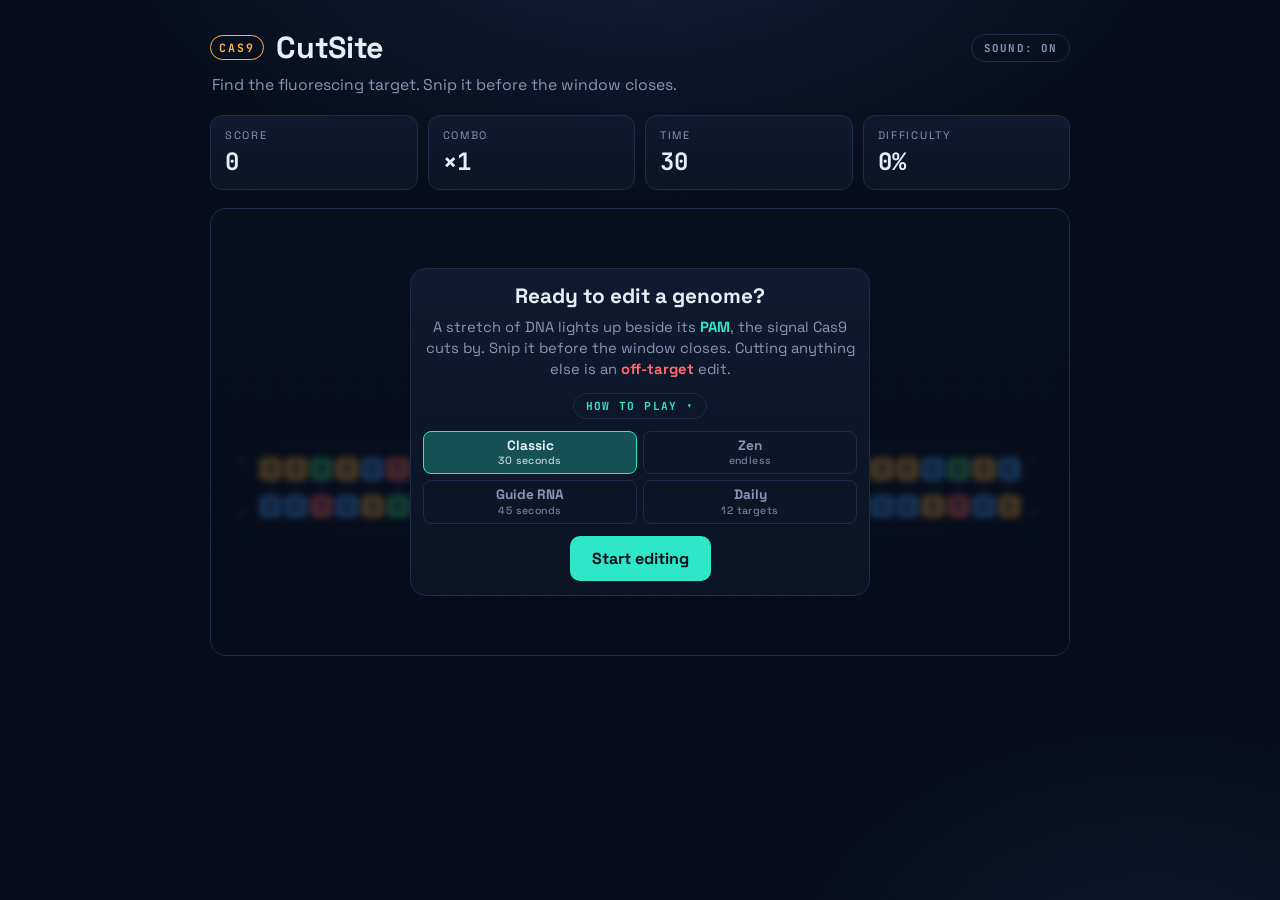
==== index.html @ 77028779 "Let the stage grow to fit its cards, and fold achievements on phones The overlay was a scroll region" ====
<!DOCTYPE html>
<html lang="en">
<head>
  <meta charset="UTF-8" />
  <meta name="viewport" content="width=device-width, initial-scale=1.0" />
  <title>CutSite &mdash; a CRISPR reflex game</title>
  <meta name="description" content="A browser game about CRISPR gene editing. Read the guide RNA, find the site sitting beside a real NGG PAM, and cut it before the window closes." />
  <meta name="author" content="Rachel Selbrede" />
  <meta name="theme-color" content="#070d1a" />

  <!-- Scissors mark, inline so the standalone build stays a single file.
       The dark rounded plate keeps the amber legible on light tab bars. -->
  <link rel="icon" href="data:image/svg+xml,%3Csvg xmlns='http://www.w3.org/2000/svg' viewBox='0 0 32 32'%3E%3Crect width='32' height='32' rx='7' fill='%23070d1a'/%3E%3Cg stroke='%23ffb24d' stroke-width='2.6' fill='none' stroke-linecap='round'%3E%3Ccircle cx='9' cy='9.5' r='3'/%3E%3Ccircle cx='9' cy='22.5' r='3'/%3E%3Cpath d='M11.5 11.2 L25 22.5'/%3E%3Cpath d='M11.5 20.8 L25 9.5'/%3E%3C/g%3E%3Ccircle cx='16' cy='16' r='1.6' fill='%23ffb24d'/%3E%3C/svg%3E" />

  <!-- Link previews. og:image needs an absolute URL, so these point at the
       GitHub Pages deploy rather than a relative path. -->
  <meta property="og:type" content="website" />
  <meta property="og:site_name" content="CutSite" />
  <meta property="og:title" content="CutSite — a CRISPR reflex game" />
  <meta property="og:description" content="Read the guide RNA, find the site beside a real NGG PAM, and cut it before the window closes." />
  <meta property="og:url" content="https://rachelselbrede.github.io/cutsite/" />
  <meta property="og:image" content="https://rachelselbrede.github.io/cutsite/og-image.png" />
  <meta property="og:image:width" content="1200" />
  <meta property="og:image:height" content="630" />
  <meta property="og:image:alt" content="A strand of DNA with one stretch fluorescing next to its PAM site, and a pair of Cas9 scissors." />
  <meta name="twitter:card" content="summary_large_image" />

  <link rel="preconnect" href="https://fonts.googleapis.com" />
  <link rel="preconnect" href="https://fonts.gstatic.com" crossorigin />
  <link href="https://fonts.googleapis.com/css2?family=Space+Grotesk:wght@400;500;700&family=JetBrains+Mono:wght@500;700&display=swap" rel="stylesheet" />
  <link rel="stylesheet" href="style.css?v=28" />
</head>
<body>
  <!-- Scissors cursor that follows the pointer over the play area -->
  <div class="scissors" id="scissors" aria-hidden="true">
    <svg viewBox="0 0 32 32" width="34" height="34">
      <!--
        Two arms crossing at the pivot (16,16). Each arm is a handle ring on
        the left, a shank running in to the pivot, and a blade continuing out
        the FAR side to a tip on the right - so the arms form an X, the way
        real scissors do. Both arms rotate about the pivot; see style.css.
      -->
      <g class="blade blade-top">
        <circle cx="6.5" cy="8.5" r="3.2" fill="none" stroke="currentColor" stroke-width="2"/>
        <path d="M 9.01 10.48 L 16.00 16.00" fill="none" stroke="currentColor" stroke-width="2" stroke-linecap="round"/>
        <path d="M 14.78 17.46 L 27.78 26.27 L 28.22 25.73 L 17.22 14.54 Z" fill="currentColor" stroke="currentColor" stroke-width="0.5" stroke-linejoin="round"/>
      </g>
      <g class="blade blade-bottom">
        <circle cx="6.5" cy="23.5" r="3.2" fill="none" stroke="currentColor" stroke-width="2"/>
        <path d="M 9.01 21.52 L 16.00 16.00" fill="none" stroke="currentColor" stroke-width="2" stroke-linecap="round"/>
        <path d="M 17.22 17.46 L 28.22 6.27 L 27.78 5.73 L 14.78 14.54 Z" fill="currentColor" stroke="currentColor" stroke-width="0.5" stroke-linejoin="round"/>
      </g>
      <!-- The pivot screw, drawn last so it sits on top of both blades -->
      <circle cx="16" cy="16" r="1.3" fill="currentColor"/>
    </svg>
  </div>

  <main class="app">
    <header class="topbar">
      <div class="brand">
        <span class="brand-mark">Cas9</span>
        <h1>CutSite</h1>
        <!-- Out here rather than on a card, so it can be reached before,
             during and after a round. The choice is remembered. -->
        <button class="sound-toggle" id="mute-btn" aria-pressed="false">Sound: on</button>
      </div>
      <p class="tagline">Find the fluorescing target. Snip it before the window closes.</p>
    </header>

    <section class="hud" aria-label="Scoreboard">
      <div class="stat">
        <span class="stat-label">Score</span>
        <span class="stat-value" id="score">0</span>
      </div>
      <div class="stat">
        <span class="stat-label">Combo</span>
        <span class="stat-value" id="combo">&times;1</span>
      </div>
      <div class="stat">
        <span class="stat-label" id="time-label">Time</span>
        <span class="stat-value" id="time">30</span>
      </div>
      <div class="stat">
        <span class="stat-label">Difficulty</span>
        <span class="stat-value" id="difficulty">0%</span>
      </div>
    </section>

    <section class="stage" id="stage">
      <!-- Lives in the stage, not the overlay: the overlay is display:none
           while a round runs, which is exactly when this has to be reachable. -->
      <button class="btn hidden" id="stop-btn">Stop Editing</button>

      <!-- The play area and the overlay share one grid cell, so the stage is
           as tall as the taller of the two. A card that outgrows the play
           area (the end card on a phone) grows the stage with it and the
           page scrolls as one, with no scroll region nested inside it. -->
      <div class="play">
      <div class="status" id="status" role="status" aria-live="polite">Load a guide RNA to begin</div>
      <div class="accuracy-display" id="accuracy-display">Accuracy: —</div>

      <!-- The loaded guide RNA: its spacer reads like the target's top strand,
           written as RNA (U for T). Filled in by script.js at each spawn. -->
      <div class="guide" id="guide" aria-live="polite">
        <span class="guide-label">Guide RNA</span>
        <span class="guide-end">5&prime;-</span><span class="guide-seq" id="guide-seq">—</span><span class="guide-end">-3&prime;</span>
        <span class="guide-strand" id="guide-strand"></span>
      </div>

      <!-- The DNA double helix. script.js fills the strand with one row of
           base pairs, or two where a full strand will not fit in one, each
           row with its own backbones and the 5'/3' marks at the true ends.
           The two strands run antiparallel; a forward site's protospacer and
           PAM read 5' to 3' along the top strand, left to right. -->
      <div class="helix" id="helix">
        <div class="strand" id="strand" role="listbox" tabindex="0"
             aria-label="DNA strand. Arrow keys move along it, J jumps to the next fluorescing site, Enter cuts."></div>
      </div>
      </div>

      <!-- Start / game-over overlay -->
      <div class="overlay" id="overlay">
        <div class="card" id="card-start">
          <h2>Ready to edit a genome?</h2>
          <p>
            A stretch of DNA lights up beside its <b>PAM</b>, the signal Cas9
            cuts by. Snip it before the window closes. Cutting anything else is
            an <b class="warn">off-target</b> edit.
          </p>
          <!-- The full rules fold away. Spelled out, they pushed the mode
               picker and the Start button below the stage's edge, where a
               first-time visitor could not see them. -->
          <details class="howto">
            <summary>How to play</summary>
            <p>
              Click the glowing target as fast as you can. Speed and streaks
              multiply your score, and the reaction window tightens as you land
              cuts.
            </p>
            <p class="card-warn">
              An <b>off-target</b> cut resets the combo and, when Cas9 would
              have refused the site, jams the blades for a moment.
            </p>
            <p>
              <b>Guide RNA</b> mode lights up decoys too. Read the guide and cut
              only the site that matches it beside a real <b>NGG</b> PAM. Sites
              face either way: a PAM to the <b>left</b> of a glow marks a
              bottom-strand site, read right to left.
            </p>
            <p>
              <b>Daily</b>: twelve targets under Guide RNA rules, the same for
              everyone today. Your first finished run counts; copy the result to
              compare with your lab.
            </p>
            <p>
              Keyboard works too: arrows move along the strand, J or the digits
              1 to 3 jump to a glowing site, Enter cuts, Esc ends a Zen or Daily
              round.
            </p>
          </details>
          <div class="mode-selector" role="group" aria-label="Game mode">
            <button class="mode-btn selected" data-mode="classic" aria-pressed="true">Classic <small>30 seconds</small></button>
            <button class="mode-btn" data-mode="zen" aria-pressed="false">Zen <small>endless</small></button>
            <button class="mode-btn" data-mode="guide" aria-pressed="false">Guide RNA <small>45 seconds</small></button>
            <button class="mode-btn" data-mode="daily" aria-pressed="false">Daily <small>12 targets</small></button>
          </div>
          <button class="btn" id="start-btn">Start editing</button>
        </div>

        <!-- A dialog named by its title, and focusable: endGame moves focus
             here, so the keyboard and a screen reader land on the result
             rather than on the strand underneath. -->
        <div class="card hidden" id="card-end" role="dialog" aria-labelledby="end-title" tabindex="-1">
          <h2 id="end-title">Round complete</h2>
          <div class="scoreline">
            <div><span class="scoreline-num" id="final-score">0</span><span class="scoreline-lbl">score</span></div>
            <div><span class="scoreline-num" id="final-cuts">0</span><span class="scoreline-lbl">cuts</span></div>
            <div><span class="scoreline-num" id="final-acc">0%</span><span class="scoreline-lbl">accuracy</span></div>
            <div><span class="scoreline-num scoreline-warn" id="final-off">0</span><span class="scoreline-lbl">off&#8209;target</span></div>
          </div>
          <!-- Achievements and the top ten side by side at desktop widths, so the
               card stays inside the stage; narrow screens stack them. -->
          <div class="end-body">
            <div id="achievements" class="achievements-earned"></div>
            <div id="leaderboard" class="leaderboard"></div>
          </div>
          <p id="end-note" class="end-note"></p>
          <!-- The daily's result line, ready to paste to the lab. Takes the
               end-note's slot so the card keeps its height. -->
          <div id="share" class="share hidden">
            <code id="share-text"></code>
            <button class="btn btn-ghost" id="share-btn" type="button">Copy result</button>
          </div>
          <!-- Edit again replays the same mode; Change mode brings the picker
               back, so a session never needs a reload. -->
          <div class="end-actions">
            <button class="btn" id="again-btn">Edit again</button>
            <button class="btn btn-ghost" id="menu-btn">Change mode</button>
          </div>
        </div>
      </div>
    </section>

  </main>

  <script src="script.js?v=28"></script>
</body>
</html>
---- style.css ----
/* ============================================================
   CutSite  -  styles
   Palette (a fluorescence-imaging look):
     --bg      deep imaging-screen navy
     --panel   raised panel
     --glow     bioluminescent cyan  (the fluorescing target)
     --cas9     amber                (the scissors / Cas9)
   DNA bases use a genomics-style coloring:
     A green, T red, G amber, C blue
   ============================================================ */

:root {
  --bg: #070d1a;
  --bg-2: #0b1424;
  --panel: #0f1a30;
  --panel-line: #1c2c4a;
  --ink: #e8eef7;
  --muted: #8598b6;
  --glow: #2ee6c8;
  --glow-soft: rgba(46, 230, 200, 0.28);
  --cas9: #ffb24d;
  --danger: #ff6b6b;
  --base-a: #46d17f;
  --base-t: #ff6f6f;
  --base-g: #f5b73d;
  --base-c: #4aa3ff;
  --radius: 16px;
}

* { box-sizing: border-box; }

html, body {
  margin: 0;
  min-height: 100%;
}

body {
  background:
    radial-gradient(900px 500px at 50% -10%, #12213d 0%, transparent 60%),
    radial-gradient(700px 500px at 90% 110%, #0d1830 0%, transparent 55%),
    var(--bg);
  color: var(--ink);
  font-family: "Space Grotesk", system-ui, sans-serif;
  display: flex;
  justify-content: center;
  padding: 28px 18px 40px;
}

/* ---------- custom scissors cursor ---------- */
.scissors {
  position: fixed;
  color: var(--cas9);
  pointer-events: none;
  transform: translate(-50%, -50%);
  z-index: 60;
  filter: drop-shadow(0 2px 6px rgba(0,0,0,0.6));
  opacity: 0;
  transition: opacity 0.2s ease;
}
.scissors.active { opacity: 1; }
/* Closing fully swings the handles a hair outside the 32x32 viewBox.
   Nothing here is interactive, so let the artwork spill rather than clip. */
.scissors svg { overflow: visible; }
/* Both arms pivot about the screw at (16,16) in the SVG's own coordinates.
   This used to be 6px 16px - out by the handles - so the blades swung around
   the wrong point and the snip flailed instead of closing. */
.scissors .blade {
  transform-box: view-box;
  transform-origin: 16px 16px;
  transition: transform 90ms ease;
}
/* SVG y runs downwards, so a positive rotation is clockwise on screen.
   Closing the tips means the lower arm goes up and the upper arm goes down.
   39.8deg is exactly the rest half-angle (atan2(10,12)), so the blades meet
   flush instead of stopping short. Shutting is quicker than reopening, which
   is what makes it read as a snip rather than a wobble. */
.scissors.snip .blade        { transition-duration: 55ms; }
.scissors.snip .blade-top    { transform: rotate(-39.8deg); }
.scissors.snip .blade-bottom { transform: rotate(39.8deg); }
/* blades jammed after an off-target cut: stuck open and red until they free up */
.scissors.jammed { color: var(--danger); animation: jamShudder 0.45s ease; }
.scissors.jammed .blade-top    { transform: rotate(14deg); }
.scissors.jammed .blade-bottom { transform: rotate(-14deg); }
@keyframes jamShudder {
  0%, 100% { margin-left: 0; }
  20% { margin-left: -3px; }
  50% { margin-left: 3px; }
  80% { margin-left: -2px; }
}

/* ---------- layout ---------- */
.app {
  width: 100%;
  max-width: 860px;
}

.topbar { margin-bottom: 20px; }
.brand { display: flex; align-items: center; gap: 12px; }
/* The sound toggle sits at the end of the brand row, out of the overlay, so
   it can be reached before, during and after a round. */
.sound-toggle {
  margin-left: auto;
  font-family: "JetBrains Mono", monospace;
  font-weight: 700;
  font-size: 0.68rem;
  letter-spacing: 0.1em;
  text-transform: uppercase;
  color: var(--muted);
  background: transparent;
  border: 1px solid var(--panel-line);
  border-radius: 999px;
  padding: 6px 12px;
  cursor: pointer;
  white-space: nowrap;
  transition: color 0.2s ease, border-color 0.2s ease;
}
.sound-toggle:hover { color: var(--ink); border-color: var(--glow-soft); }
.sound-toggle:focus-visible { outline: 3px solid var(--cas9); outline-offset: 2px; }
.sound-toggle[aria-pressed="true"] { color: var(--cas9); border-color: rgba(255, 178, 77, 0.5); }
.brand-mark {
  font-family: "JetBrains Mono", monospace;
  font-weight: 700;
  font-size: 0.72rem;
  letter-spacing: 0.18em;
  color: var(--cas9);
  border: 1px solid var(--cas9);
  padding: 4px 8px;
  border-radius: 999px;
  text-transform: uppercase;
}
.brand h1 {
  margin: 0;
  font-size: 1.9rem;
  font-weight: 700;
  letter-spacing: -0.01em;
}
.tagline { margin: 8px 2px 0; color: var(--muted); font-size: 0.98rem; }

/* ---------- HUD ---------- */
.hud {
  display: grid;
  /* auto-fit lets the row rebalance when the Time stat is hidden in zen mode */
  grid-template-columns: repeat(auto-fit, minmax(140px, 1fr));
  gap: 10px;
  margin-bottom: 18px;
}
.stat {
  background: linear-gradient(180deg, var(--panel), var(--bg-2));
  border: 1px solid var(--panel-line);
  border-radius: 12px;
  padding: 12px 14px;
}
.stat-label {
  display: block;
  font-size: 0.68rem;
  text-transform: uppercase;
  letter-spacing: 0.16em;
  color: var(--muted);
}
.stat-value {
  display: block;
  margin-top: 4px;
  font-family: "JetBrains Mono", monospace;
  font-weight: 700;
  font-size: 1.5rem;
  font-variant-numeric: tabular-nums;
}
#time.low { color: var(--danger); }
#difficulty {
  transition: color 0.3s ease;
}
#difficulty[data-level="high"] { color: var(--danger); }
#difficulty[data-level="med"] { color: var(--cas9); }
.stat-value.bump { animation: bump 0.28s ease; }
@keyframes bump {
  0% { transform: scale(1); }
  40% { transform: scale(1.22); color: var(--glow); }
  100% { transform: scale(1); }
}

/* ---------- stage ---------- */
/* The play area and the overlay sit in the same grid cell, so the stage is
   as tall as the taller of the two: normally its resting height, and on a
   phone, where the end card stacks its columns, as tall as that card. The
   page then scrolls as one; the overlay used to be a scroll region of its
   own inside the stage, with the card's buttons out of sight. The padding
   is kept in variables so the overlay can reach over it to the edges. */
.stage {
  --pad-top: 30px;
  --pad-x: 22px;
  --pad-bottom: 34px;
  position: relative;
  background:
    linear-gradient(180deg, rgba(20,34,60,0.6), rgba(9,16,30,0.6));
  border: 1px solid var(--panel-line);
  border-radius: var(--radius);
  padding: var(--pad-top) var(--pad-x) var(--pad-bottom);
  min-height: 448px;
  display: grid;
  grid-template-columns: minmax(0, 1fr);
  grid-template-rows: 1fr;
  align-content: stretch;
  overflow: hidden;
  transition: transform 0.08s ease;
  /* rapid tapping must never trigger double-tap zoom, long-press must not
     start selecting base letters, and taps should not flash a highlight */
  touch-action: manipulation;
  user-select: none;
  -webkit-user-select: none;
  -webkit-touch-callout: none;
  -webkit-tap-highlight-color: transparent;
}
.stage.shake {
  animation: shake 0.2s ease;
}
@keyframes shake {
  0%, 100% { transform: translate(0, 0); }
  25% { transform: translate(-2px, -1px); }
  50% { transform: translate(2px, 1px); }
  75% { transform: translate(-1px, 2px); }
}
.stage::before {
  /* faint imaging-grid texture */
  content: "";
  position: absolute; inset: 0;
  background-image:
    linear-gradient(rgba(255,255,255,0.03) 1px, transparent 1px),
    linear-gradient(90deg, rgba(255,255,255,0.03) 1px, transparent 1px);
  background-size: 26px 26px;
  pointer-events: none;
}
.play {
  grid-area: 1 / 1;
  min-width: 0;
  display: flex;
  flex-direction: column;
  justify-content: center;
}
.status {
  position: relative;
  text-align: center;
  font-family: "JetBrains Mono", monospace;
  font-size: 0.82rem;
  letter-spacing: 0.05em;
  color: var(--muted);
  margin-bottom: 26px;
  min-height: 1.2em;
}
.status.hot { color: var(--glow); }
.accuracy-display {
  position: relative;
  text-align: center;
  font-family: "JetBrains Mono", monospace;
  font-size: 0.75rem;
  letter-spacing: 0.05em;
  color: var(--muted);
  margin-bottom: 18px;
  min-height: 1em;
  transition: color 0.2s ease;
}

/* ---------- DNA helix ---------- */
.helix { position: relative; padding: 20px 22px; }

/* The strand is one row of base pairs, or two. The reflex modes shorten it
   on a narrow screen; the reading modes keep all thirty columns and wrap
   them instead, the way a sequence viewer wraps a long read, so the puzzle
   is the same on a phone as on a desktop. Every row carries its own pair of
   backbones, and the row gap leaves room for them and for the PAM label. */
.strand {
  position: relative;
  display: flex;
  flex-direction: column;
  gap: 30px;
  cursor: none;
}
.row {
  position: relative;
  display: flex;
  gap: 2px;
  padding: 0 4px;
}
/* the sugar-phosphate backbones, one above and one below every row */
.row::before,
.row::after {
  content: "";
  position: absolute;
  left: 0; right: 0;
  height: 3px;
  border-radius: 3px;
  background: linear-gradient(90deg, rgba(51,80,127,0), #33507f, rgba(51,80,127,0));
  pointer-events: none;
}
.row::before { top: -8px; }
.row::after { bottom: -8px; }

/* DNA is antiparallel, and it matters here: a forward site's PAM and
   protospacer sit on the top strand and a reverse site's on the bottom one.
   script.js puts the marks at the true ends of each strand, so on a wrapped
   strand the first row carries the left pair and the last row the right. */
.polarity {
  position: absolute;
  font-family: "JetBrains Mono", monospace;
  font-size: 0.58rem;
  letter-spacing: 0.06em;
  color: var(--muted);
  opacity: 0.8;
}
.polarity-tl { right: calc(100% + 4px); top: 4px; }
.polarity-tr { left: calc(100% + 4px);  top: 4px; }
.polarity-bl { right: calc(100% + 4px); bottom: 4px; }
.polarity-br { left: calc(100% + 4px);  bottom: 4px; }

.col {
  position: relative;
  flex: 1 1 0;
  display: flex;
  flex-direction: column;
  align-items: center;
  gap: 14px;
  padding: 6px 0;
  border-radius: 8px;
  transition: background 0.18s ease, transform 0.12s ease;
}
.base {
  width: 100%;
  max-width: 26px;
  aspect-ratio: 1 / 1;
  display: grid;
  place-items: center;
  border-radius: 6px;
  font-family: "JetBrains Mono", monospace;
  font-weight: 700;
  font-size: 0.8rem;
  color: #06101f;
  opacity: 0.9;
}
.rung {
  position: absolute;
  top: 50%;
  width: 2px;
  height: 22px;
  transform: translateY(-50%);
  background: rgba(120,150,190,0.35);
}
.base-A { background: var(--base-a); }
.base-T { background: var(--base-t); }
.base-G { background: var(--base-g); }
.base-C { background: var(--base-c); }
.base-U { background: var(--base-t); } /* RNA: uracil takes thymine's place */

/* ---------- guide RNA readout ---------- */
.guide {
  position: relative;
  display: flex;
  justify-content: center;
  align-items: center;
  gap: 6px;
  margin-bottom: 18px;
  font-family: "JetBrains Mono", monospace;
  font-size: 0.72rem;
  letter-spacing: 0.08em;
  color: var(--muted);
  min-height: 20px;
}
.guide-label { text-transform: uppercase; letter-spacing: 0.16em; font-size: 0.62rem; }
.guide-end { opacity: 0.7; }
.guide-strand { font-size: 0.62rem; letter-spacing: 0.06em; color: var(--muted); margin-left: 4px; }
.guide-seq { display: inline-flex; gap: 2px; min-width: 1.5em; justify-content: center; }
.guide-seq .base {
  width: 18px;
  max-width: 18px;
  font-size: 0.68rem;
  border-radius: 4px;
  opacity: 1;
}

/* active target: the fluorescing window */
/* Every candidate site glows the same way. In Guide RNA mode the decoys are
   deliberately indistinguishable from the real target by look alone: the
   only way to tell is to read the sequence and the PAM. */
.col.candidate {
  background: var(--glow-soft);
  animation: fluoresce 0.9s ease-in-out infinite;
}
.col.candidate .base { opacity: 1; box-shadow: 0 0 12px 2px var(--glow-soft); }
/* Which strand carries the site: its bases glow in full and the other
   strand's sit dimmer. Together with the PAM's side that is the whole
   reading cue - a PAM to the left means a bottom-strand site, read right to
   left. Screen readers get the same fact in the column label. */
.col.candidate.on-top .base:last-child,
.col.candidate.on-bottom .base:first-child { opacity: 0.45; box-shadow: none; }
@keyframes fluoresce {
  0%, 100% { box-shadow: 0 0 0 0 rgba(46,230,200,0); }
  50% { box-shadow: 0 0 18px 3px var(--glow-soft); }
}

/* The PAM motif: all three bases tinted, but only the middle one carries the
   label, centred so it reads as one tag across NGG rather than once per base. */
.col.pam { background: rgba(255, 178, 77, 0.12); }
.col.pam-label::after {
  content: "PAM";
  position: absolute;
  bottom: -16px;
  left: 50%;
  transform: translateX(-50%);
  font-family: "JetBrains Mono", monospace;
  font-size: 0.52rem;
  letter-spacing: 0.12em;
  color: var(--cas9);
  white-space: nowrap;
}

/* The scissile position: a blunt break 3 bp upstream of the PAM. The line sits
   on the leading edge of the base immediately 3' of where the duplex parts. */
.col.cut-site::before {
  content: "";
  position: absolute;
  left: -1px;
  top: -2px;
  bottom: -2px;
  width: 2px;
  border-radius: 2px;
  background: repeating-linear-gradient(
    180deg, var(--cas9) 0 4px, transparent 4px 7px);
  opacity: 0.75;
}
/* the moment the duplex parts: the line snaps bright and square */
.col.breaking::before {
  animation: dsb 0.4s ease forwards;
}
@keyframes dsb {
  0%   { background: #ffffff; opacity: 1; width: 3px; left: -1.5px; }
  100% { background: var(--cas9); opacity: 0; width: 3px; left: -1.5px; }
}

/* an off-target cut: the column recoils red instead of flashing white */
.col.off-target {
  animation: offtargetflash 0.45s ease forwards;
}
@keyframes offtargetflash {
  0%   { background: var(--danger); transform: translateY(3px); }
  40%  { background: rgba(255,107,107,0.35); transform: translateY(0); }
  100% { background: transparent; transform: translateY(0); }
}

/* the moment of the cut */
.col.cut {
  animation: cutflash 0.4s ease forwards;
}
@keyframes cutflash {
  0% { background: #ffffff; transform: scale(1.15); }
  100% { background: transparent; transform: scale(1); }
}

/* floating +points text */
.pop {
  position: absolute;
  transform: translate(-50%, 0);
  font-family: "JetBrains Mono", monospace;
  font-weight: 700;
  font-size: 0.95rem;
  color: var(--glow);
  pointer-events: none;
  animation: rise 0.7s ease forwards;
  z-index: 40;
}
/* a tolerated off-target cut: same rise, but nothing to celebrate */
.pop.bad { color: var(--danger); font-size: 0.72rem; letter-spacing: 0.12em; text-transform: uppercase; }
@keyframes rise {
  0% { opacity: 0; transform: translate(-50%, 6px); }
  20% { opacity: 1; }
  100% { opacity: 0; transform: translate(-50%, -30px); }
}

/* particle burst on cut */
.particle {
  position: absolute;
  width: 6px;
  height: 6px;
  border-radius: 50%;
  background: var(--glow);
  pointer-events: none;
  animation: burst 0.6s ease forwards;
  box-shadow: 0 0 8px var(--glow);
}
@keyframes burst {
  0% { opacity: 1; transform: translate(-50%, -50%) scale(1); }
  100% { opacity: 0; transform: translate(calc(-50% + var(--vx, 0)), calc(-50% + var(--vy, 0))) scale(0); }
}

/* ---------- overlay ---------- */
/* In the stage's grid cell with the play area, reaching over the stage's
   padding to its edges. It is never a scroll region: a card taller than the
   play area makes the stage taller instead. */
.overlay {
  grid-area: 1 / 1;
  position: relative;
  z-index: 50;
  margin: calc(-1 * var(--pad-top)) calc(-1 * var(--pad-x)) calc(-1 * var(--pad-bottom));
  display: flex;
  flex-direction: column;
  align-items: center;
  justify-content: center;
  gap: 10px;
  padding: 14px;
  background: rgba(6, 12, 24, 0.72);
  backdrop-filter: blur(3px);
}
.overlay > * { flex-shrink: 0; }
.overlay.hidden { display: none; }
.card {
  width: min(460px, 95%);
  text-align: center;
  background: linear-gradient(180deg, var(--panel), var(--bg-2));
  border: 1px solid var(--panel-line);
  border-radius: var(--radius);
  padding: 14px 12px;
}
.card.hidden { display: none; }
/* The end card takes focus when a round ends. The ring shows only for a
   keyboard player, in the same amber as every other focus ring here. */
.card:focus { outline: none; }
.card:focus-visible { outline: 2px solid rgba(255, 178, 77, 0.55); outline-offset: 2px; }

/* The end card is wider than the start card: its achievements and the top
   ten sit side by side, which is what keeps it inside the stage at its
   resting height once both are on show. Narrow screens stack them, fold the
   achievements, and let the stage grow to whatever is left. */
#card-end { width: min(700px, 95%); }
.end-body {
  display: grid;
  grid-template-columns: 1fr 1fr;
  gap: 10px;
  align-items: start;
  margin: 4px 0 6px;
}
/* Grid children default to min-width: auto, which lets a block wider than
   its column push the whole body past the card edge instead of shrinking. */
.end-body > * { min-width: 0; }
.end-body .achievements-earned,
.end-body .leaderboard { margin: 0; }
@media (max-width: 720px) {
  #card-end { width: min(460px, 95%); }
  .end-body { grid-template-columns: 1fr; }
}
.card h2 { margin: 0 0 8px; font-size: 1.3rem; }
.card p { color: var(--muted); font-size: 0.92rem; line-height: 1.45; margin: 0 0 12px; }
.card b { color: var(--glow); font-weight: 700; }

.btn {
  display: inline-block;
  font-family: inherit;
  font-weight: 700;
  font-size: 1rem;
  color: #06101f;
  background: var(--glow);
  border: none;
  border-radius: 10px;
  padding: 12px 22px;
  cursor: pointer;
  transition: transform 0.1s ease, box-shadow 0.2s ease, filter 0.2s ease;
}
.btn:hover { filter: brightness(1.08); box-shadow: 0 0 22px var(--glow-soft); }
.btn:active { transform: translateY(1px); }
.btn:focus-visible { outline: 3px solid var(--cas9); outline-offset: 2px; }
.btn-ghost {
  background: transparent;
  color: var(--muted);
  border: 1px solid var(--panel-line);
  font-size: 0.82rem;
  padding: 8px 16px;
}
.btn-ghost:hover { box-shadow: none; color: var(--ink); }

/* Edit again and Change mode, side by side under the end card's summary */
.end-actions {
  display: flex;
  justify-content: center;
  align-items: center;
  flex-wrap: wrap;
  gap: 10px;
}

.scoreline {
  display: flex;
  justify-content: center;
  gap: 20px;
  margin: 6px 0 12px;
}
.scoreline-num {
  display: block;
  font-family: "JetBrains Mono", monospace;
  font-weight: 700;
  font-size: 1.45rem;
  color: var(--glow);
}
.scoreline-num.scoreline-warn { color: var(--danger); }
.scoreline-lbl {
  font-size: 0.68rem;
  text-transform: uppercase;
  letter-spacing: 0.14em;
  color: var(--muted);
}
.end-note { min-height: 1.2em; }
.card-warn {
  border-left: 2px solid var(--danger);
  padding-left: 10px;
  text-align: left;
  color: var(--muted);
  font-size: 0.82rem;
  line-height: 1.4;
}
.card-warn b,
.card b.warn { color: var(--danger); }

/* ---------- the folded rules on the start card ---------- */
/* Closed by default: the card then fits the stage with room to spare, so the
   mode picker and Start are always in view. Opening it is the one thing that
   may make the overlay scroll, and that is the reader's own choice. */
.howto { margin: 0 0 12px; }
.howto summary {
  display: inline-block;
  cursor: pointer;
  list-style: none;
  font-family: "JetBrains Mono", monospace;
  font-size: 0.7rem;
  font-weight: 700;
  letter-spacing: 0.12em;
  text-transform: uppercase;
  color: var(--glow);
  padding: 5px 12px;
  border: 1px solid var(--panel-line);
  border-radius: 999px;
  transition: border-color 0.2s ease;
}
.howto summary::-webkit-details-marker { display: none; }
.howto summary::after { content: " \25BE"; }
.howto[open] summary::after { content: " \25B4"; }
.howto summary:hover { border-color: var(--glow-soft); }
.howto summary:focus-visible { outline: 3px solid var(--cas9); outline-offset: 2px; }
.howto[open] summary { margin-bottom: 12px; }
.howto p:last-child { margin-bottom: 0; }

/* ---------- daily share row ---------- */
/* Sized to the end-note it replaces, so the daily's end card is exactly as
   tall as everyone else's and stays inside the stage with no scrolling. */
.share {
  display: flex;
  align-items: center;
  justify-content: center;
  flex-wrap: wrap;
  gap: 10px;
  margin: 0 0 12px;
  min-height: 1.2em;
}
.share code {
  font-family: "JetBrains Mono", monospace;
  font-size: 0.8rem;
  letter-spacing: 0.04em;
  color: var(--ink);
}
.share .btn-ghost { padding: 3px 10px; font-size: 0.74rem; }

/* ---------- responsive ---------- */
@media (max-width: 560px) {
  .hud { grid-template-columns: repeat(2, 1fr); }
  .brand h1 { font-size: 1.55rem; }
  .card h2 { font-size: 1.15rem; }
  /* The strand is also shorter here (script.js), so each column is wider.
     Extra vertical padding grows the tap target without moving the bases,
     and slimmer side padding hands every spare pixel to the columns. */
  .col { gap: 10px; padding: 12px 0; }
  .base { font-size: 0.68rem; }
  .stage { --pad-x: 12px; }
  .helix { padding-left: 14px; padding-right: 14px; }
  /* A wrapped strand still has fifteen columns to a row, so the side
     padding goes to the columns; the 5'/3' marks hang in the stage's own
     padding instead. */
  .helix.wrap { padding-left: 6px; padding-right: 6px; }
  .helix.wrap .row { padding-left: 0; padding-right: 0; }
}

/* Touch-only devices: there is no roaming pointer for the scissors to
   follow, so a cursor stand-in would just sit wherever the last tap was. */
@media (hover: none) and (pointer: coarse) {
  .scissors { display: none; }
  .strand { cursor: auto; }
}

@media (prefers-reduced-motion: reduce) {
  .col.candidate { animation: none; }
  .col.candidate .base { box-shadow: 0 0 14px 3px var(--glow-soft); }
  .pop { animation-duration: 0.01s; }
  /* keep the red colour cue for a bad cut, drop the movement */
  .scissors.jammed { animation: none; }
  .col.off-target { animation: none; background: rgba(255,107,107,0.35); }
}

/* ---------- mode selector ---------- */
/* Two by two rather than a stack of four: half the height, and the round
   length sits under each name instead of in brackets beside it. */
.mode-selector {
  display: grid;
  grid-template-columns: 1fr 1fr;
  gap: 6px;
  margin-bottom: 12px;
}
.mode-btn {
  display: flex;
  flex-direction: column;
  align-items: center;
  gap: 1px;
  width: 100%;
  background: transparent;
  color: var(--muted);
  border: 1px solid var(--panel-line);
  border-radius: 8px;
  padding: 6px 8px;
  font-family: inherit;
  font-weight: 700;
  font-size: 0.85rem;
  line-height: 1.2;
  cursor: pointer;
  transition: all 0.2s ease;
}
.mode-btn small {
  font-weight: 500;
  font-size: 0.66rem;
  letter-spacing: 0.04em;
  opacity: 0.8;
}
.mode-btn:hover {
  color: var(--ink);
  border-color: var(--glow-soft);
}
.mode-btn.selected {
  background: var(--glow-soft);
  color: var(--ink);
  border-color: var(--glow);
}
.mode-btn:focus-visible { outline: 3px solid var(--cas9); outline-offset: 2px; }

/* ---------- leaderboard ---------- */
.leaderboard {
  margin: 10px 0 12px;
  padding: 0;
}
.leaderboard-title {
  font-size: 0.68rem;
  text-transform: uppercase;
  letter-spacing: 0.14em;
  color: var(--muted);
  margin-bottom: 8px;
}
.leaderboard ol {
  list-style: none;
  counter-reset: rank;
  margin: 0;
  padding: 0;
  /* Five rows in two columns: a full top ten in half the height, so the card
     fits without the list needing a scrollbar of its own. */
  display: grid;
  grid-template-rows: repeat(5, auto);
  grid-auto-flow: column;
  column-gap: 14px;
  font-family: "JetBrains Mono", monospace;
  font-size: 0.78rem;
  color: var(--glow);
}
/* rank.  score  ........  accuracy · date */
.leaderboard li {
  counter-increment: rank;
  display: grid;
  grid-template-columns: 1.4em auto 1fr;
  align-items: baseline;
  gap: 6px;
  padding: 1px 4px;
  border-radius: 6px;
  font-variant-numeric: tabular-nums;
  white-space: nowrap;
}
.leaderboard li::before { content: counter(rank) "."; color: var(--muted); text-align: right; }
.lb-score { font-weight: 700; }
.lb-empty {
  margin: 0;
  font-family: "JetBrains Mono", monospace;
  font-size: 0.72rem;
  color: var(--muted);
}
.lb-meta { color: var(--muted); font-size: 0.66rem; text-align: right; }
/* the round just played, so you can see where it landed */
.leaderboard li.you { background: rgba(255, 178, 77, 0.14); }
.leaderboard li.you::before,
.leaderboard li.you .lb-score { color: var(--cas9); }
/* Two columns of one-line board rows do not fit a phone-width card, so the
   top ten runs as a single column there; the overlay scrolls anyway. This
   sits after the base rule on purpose: same specificity, so order decides. */
@media (max-width: 560px) {
  .leaderboard ol { grid-template-columns: 1fr; grid-template-rows: none; grid-auto-flow: row; }
}

/* ---------- achievements ---------- */
.achievements-earned {
  margin: 10px 0;
  padding: 8px 10px;
  background: rgba(46, 230, 200, 0.1);
  border: 1px solid var(--glow-soft);
  border-radius: 10px;
}

.achievement-progress {
  text-align: center;
  font-family: "JetBrains Mono", monospace;
  font-weight: 700;
  font-size: 0.82rem;
  color: var(--glow);
  padding-bottom: 4px;
}
/* The panel folds behind its summary line. On a phone the end card stacks
   its two columns and six tiles would push Edit again far down the page,
   so script.js starts it closed there unless the round unlocked something;
   a desktop has the room and starts it open. */
.achievements-fold summary { list-style: none; cursor: pointer; white-space: nowrap; }
.achievements-fold summary::-webkit-details-marker { display: none; }
.achievements-fold summary::after { content: " \25BE"; font-size: 0.75em; }
.achievements-fold[open] summary::after { content: " \25B4"; }
.achievements-fold summary:focus-visible { outline: 2px solid var(--cas9); outline-offset: 2px; border-radius: 6px; }

/* All six, as tiles: two across, three down, beside the top ten. Locked
   tiles keep their description on show, because "how do I get that one" is
   the point of listing them. */
.achievement-grid {
  display: grid;
  grid-template-columns: repeat(2, 1fr);
  gap: 5px;
  margin-top: 6px;
}
.achievement {
  padding: 5px 4px;
  text-align: center;
  border-radius: 8px;
  border: 1px solid transparent;
  background: rgba(46, 230, 200, 0.07);
}
.achievement.locked {
  opacity: 0.6;
  background: transparent;
  border-color: var(--panel-line);
  border-style: dashed;
}
.achievement.locked .achievement-name { color: var(--muted); }
.achievement.new {
  background: rgba(255, 178, 77, 0.12);
  border-color: var(--cas9);
}

.achievement-new {
  display: inline-block;
  font-family: "JetBrains Mono", monospace;
  font-size: 0.55rem;
  font-weight: 700;
  letter-spacing: 0.12em;
  color: #06101f;
  background: var(--cas9);
  border-radius: 999px;
  padding: 1px 6px;
  margin-left: 6px;
  vertical-align: middle;
}

.achievement-name {
  font-weight: 700;
  color: var(--glow);
  font-size: 0.74rem;
  margin-bottom: 1px;
}

.achievement-desc {
  font-size: 0.62rem;
  line-height: 1.3;
  color: var(--muted);
}

/* ---------- keyboard play ---------- */
/* The strand is the single Tab stop. Its own ring is suppressed and drawn on
   the cursor column instead - and only while the keyboard is the active input
   (script.js toggles .kb), so a mouse player never sees a ring they did not
   ask for, and a keyboard player loses it the moment they reach for the mouse. */
.strand:focus { outline: none; }
.strand.kb:focus .col.cursor {
  outline: 2px solid var(--ink);
  outline-offset: 2px;
}

/* ---------- utility classes ---------- */
/* visually hidden, still read by screen readers */
.sr-only {
  position: absolute; width: 1px; height: 1px; padding: 0; margin: -1px;
  overflow: hidden; clip: rect(0, 0, 0, 0); white-space: nowrap; border: 0;
}
.hidden {
  display: none !important;
}

/* ---------- stop button ---------- */
/* Pinned to the stage's corner, above the strand but below nothing that
   matters: the overlay only shows once the round is over and this is hidden. */
#stop-btn {
  position: absolute;
  top: 14px;
  right: 14px;
  z-index: 40;
  padding: 8px 14px;
  font-size: 0.85rem;
}
@media (max-width: 560px) {
  #stop-btn { top: 8px; right: 8px; padding: 6px 10px; font-size: 0.78rem; }
}
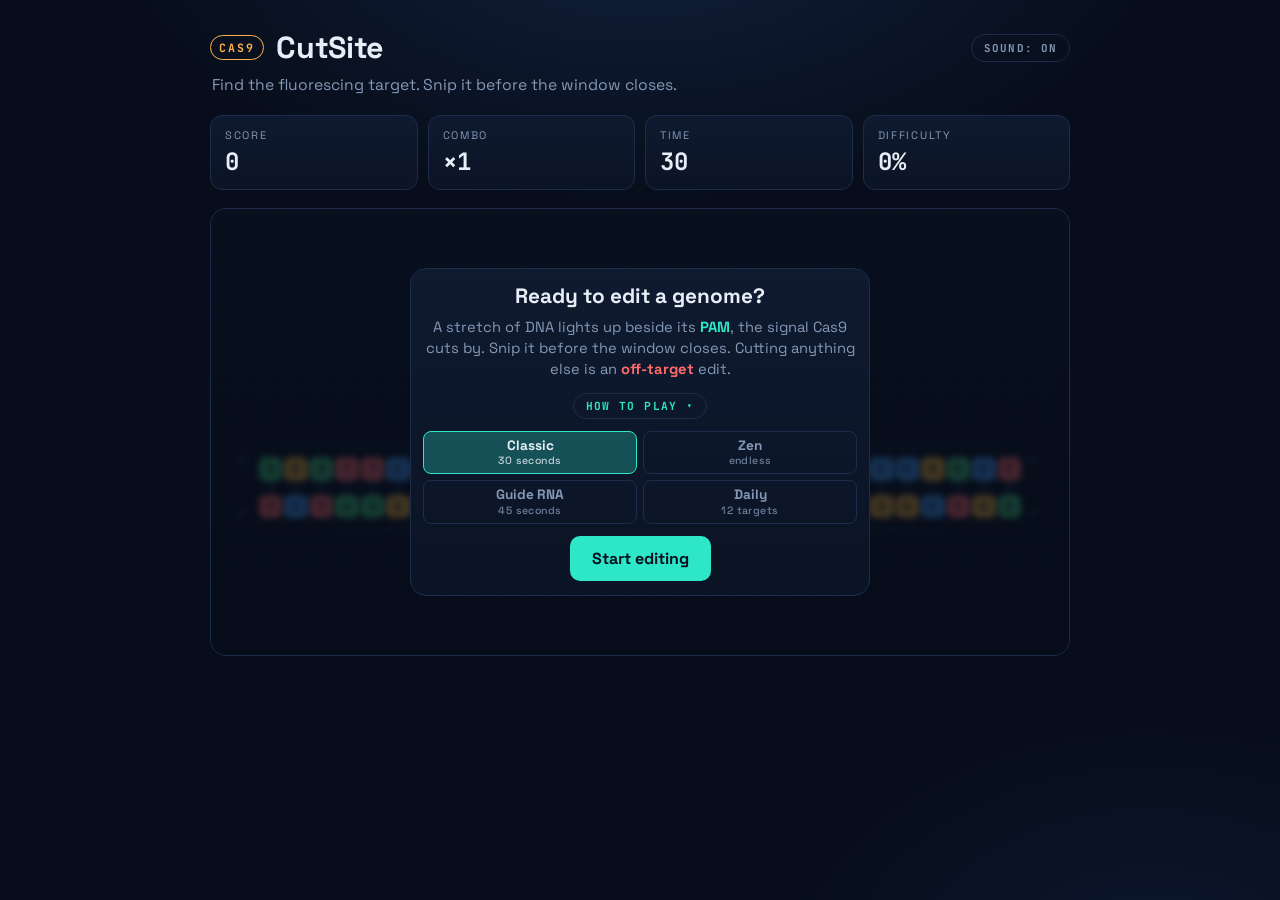
==== commit b92aed50: "Give the Daily a history, a streak and a countdown instead of a top ten The Daily filed every round " ====
--- a/index.html
+++ b/index.html
@@ -28,7 +28,7 @@
   <link rel="preconnect" href="https://fonts.googleapis.com" />
   <link rel="preconnect" href="https://fonts.gstatic.com" crossorigin />
   <link href="https://fonts.googleapis.com/css2?family=Space+Grotesk:wght@400;500;700&family=JetBrains+Mono:wght@500;700&display=swap" rel="stylesheet" />
-  <link rel="stylesheet" href="style.css?v=28" />
+  <link rel="stylesheet" href="style.css?v=29" />
 </head>
 <body>
   <!-- Scissors cursor that follows the pointer over the play area -->
@@ -203,6 +203,6 @@
 
   </main>
 
-  <script src="script.js?v=28"></script>
+  <script src="script.js?v=29"></script>
 </body>
 </html>
--- a/style.css
+++ b/style.css
@@ -793,6 +793,20 @@
 .leaderboard li.you { background: rgba(255, 178, 77, 0.14); }
 .leaderboard li.you::before,
 .leaderboard li.you .lb-score { color: var(--cas9); }
+/* The daily's history: one row per finished day, newest first, as number,
+   the twelve marks, then the score. No rank counter: days are not ranked
+   against each other, and the list runs in one column whatever the width. */
+.leaderboard ol.daily-history { grid-template-rows: none; grid-auto-flow: row; }
+.daily-history li { grid-template-columns: auto 1fr auto; }
+.daily-history li::before { content: none; }
+.lb-marks { font-size: 0.68rem; letter-spacing: 0.02em; white-space: nowrap; }
+.daily-history li.replay { opacity: 0.6; }
+.lb-next {
+  margin: 8px 0 0;
+  font-family: "JetBrains Mono", monospace;
+  font-size: 0.68rem;
+  color: var(--muted);
+}
 /* Two columns of one-line board rows do not fit a phone-width card, so the
    top ten runs as a single column there; the overlay scrolls anyway. This
    sits after the base rule on purpose: same specificity, so order decides. */
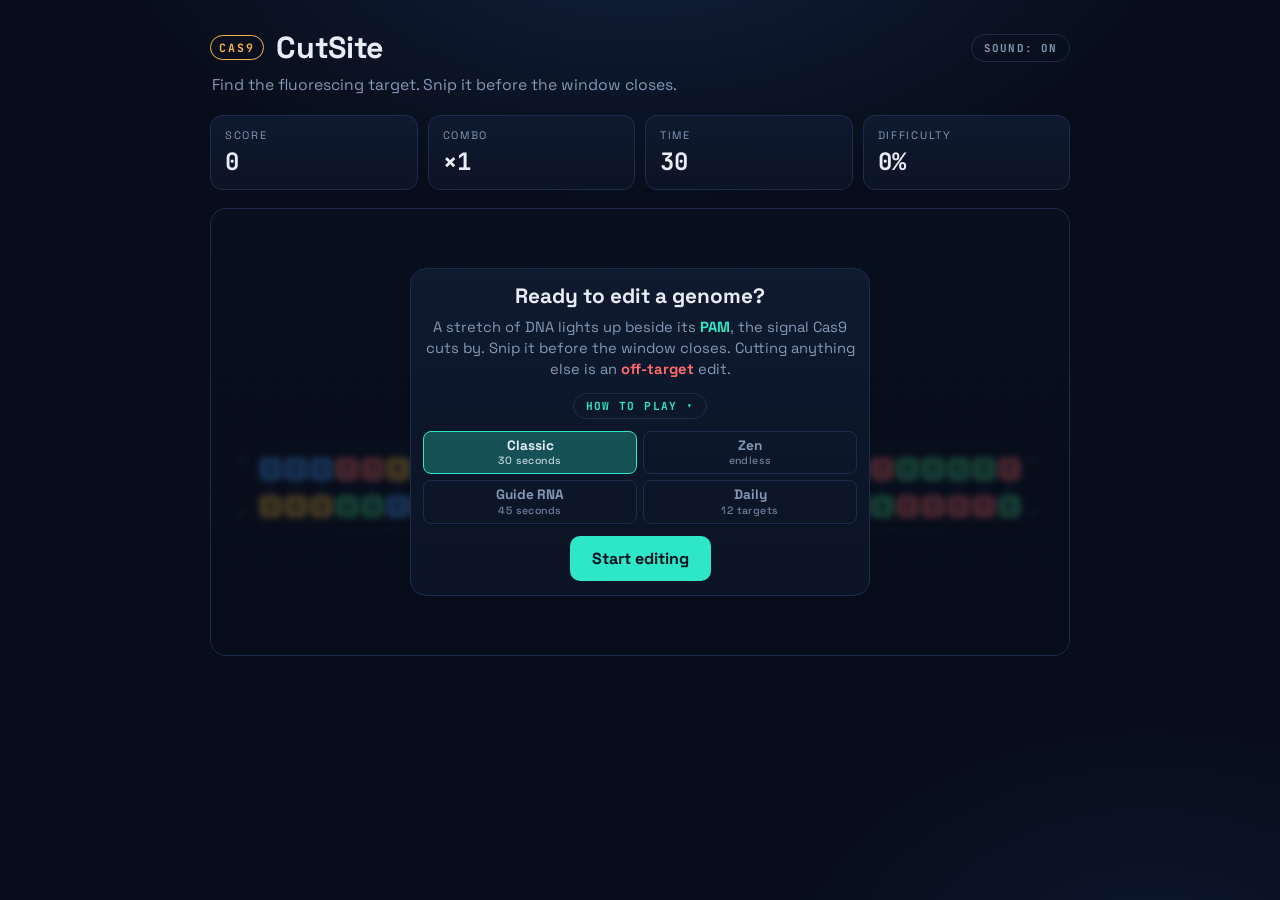
==== commit f9a66bc0: "Offer the system share sheet for the Daily's result on a phone The result line copied to the clipboa" ====
--- a/index.html
+++ b/index.html
@@ -28,7 +28,7 @@
   <link rel="preconnect" href="https://fonts.googleapis.com" />
   <link rel="preconnect" href="https://fonts.gstatic.com" crossorigin />
   <link href="https://fonts.googleapis.com/css2?family=Space+Grotesk:wght@400;500;700&family=JetBrains+Mono:wght@500;700&display=swap" rel="stylesheet" />
-  <link rel="stylesheet" href="style.css?v=29" />
+  <link rel="stylesheet" href="style.css?v=30" />
 </head>
 <body>
   <!-- Scissors cursor that follows the pointer over the play area -->
@@ -149,8 +149,8 @@
             </p>
             <p>
               <b>Daily</b>: twelve targets under Guide RNA rules, the same for
-              everyone today. Your first finished run counts; copy the result to
-              compare with your lab.
+              everyone today. Your first finished run counts; share the result
+              with your lab.
             </p>
             <p>
               Keyboard works too: arrows move along the strand, J or the digits
@@ -203,6 +203,6 @@
 
   </main>
 
-  <script src="script.js?v=29"></script>
+  <script src="script.js?v=30"></script>
 </body>
 </html>
--- a/style.css
+++ b/style.css
@@ -673,6 +673,8 @@
   .col { gap: 10px; padding: 12px 0; }
   .base { font-size: 0.68rem; }
   .stage { --pad-x: 12px; }
+  /* twelve marks and a score on one line at phone width */
+  .share code { font-size: 0.72rem; }
   .helix { padding-left: 14px; padding-right: 14px; }
   /* A wrapped strand still has fifteen columns to a row, so the side
      padding goes to the columns; the 5'/3' marks hang in the stage's own
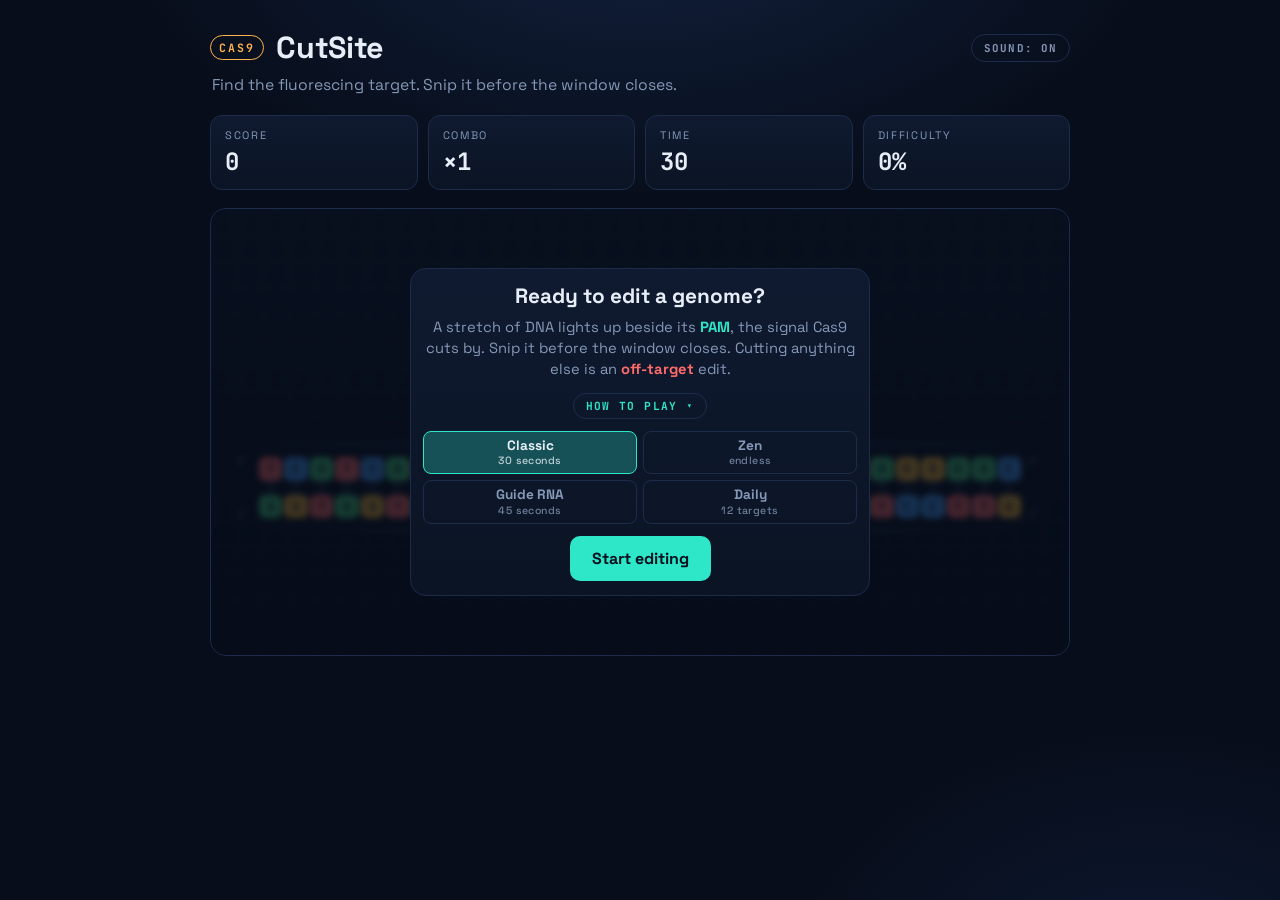
==== commit 3b6292b9: "Say that Precision needs five cuts as well as the accuracy The tile read "Achieve 90%+ accuracy", bu" ====
--- a/index.html
+++ b/index.html
@@ -28,7 +28,7 @@
   <link rel="preconnect" href="https://fonts.googleapis.com" />
   <link rel="preconnect" href="https://fonts.gstatic.com" crossorigin />
   <link href="https://fonts.googleapis.com/css2?family=Space+Grotesk:wght@400;500;700&family=JetBrains+Mono:wght@500;700&display=swap" rel="stylesheet" />
-  <link rel="stylesheet" href="style.css?v=30" />
+  <link rel="stylesheet" href="style.css?v=31" />
 </head>
 <body>
   <!-- Scissors cursor that follows the pointer over the play area -->
@@ -203,6 +203,6 @@
 
   </main>
 
-  <script src="script.js?v=30"></script>
+  <script src="script.js?v=31"></script>
 </body>
 </html>
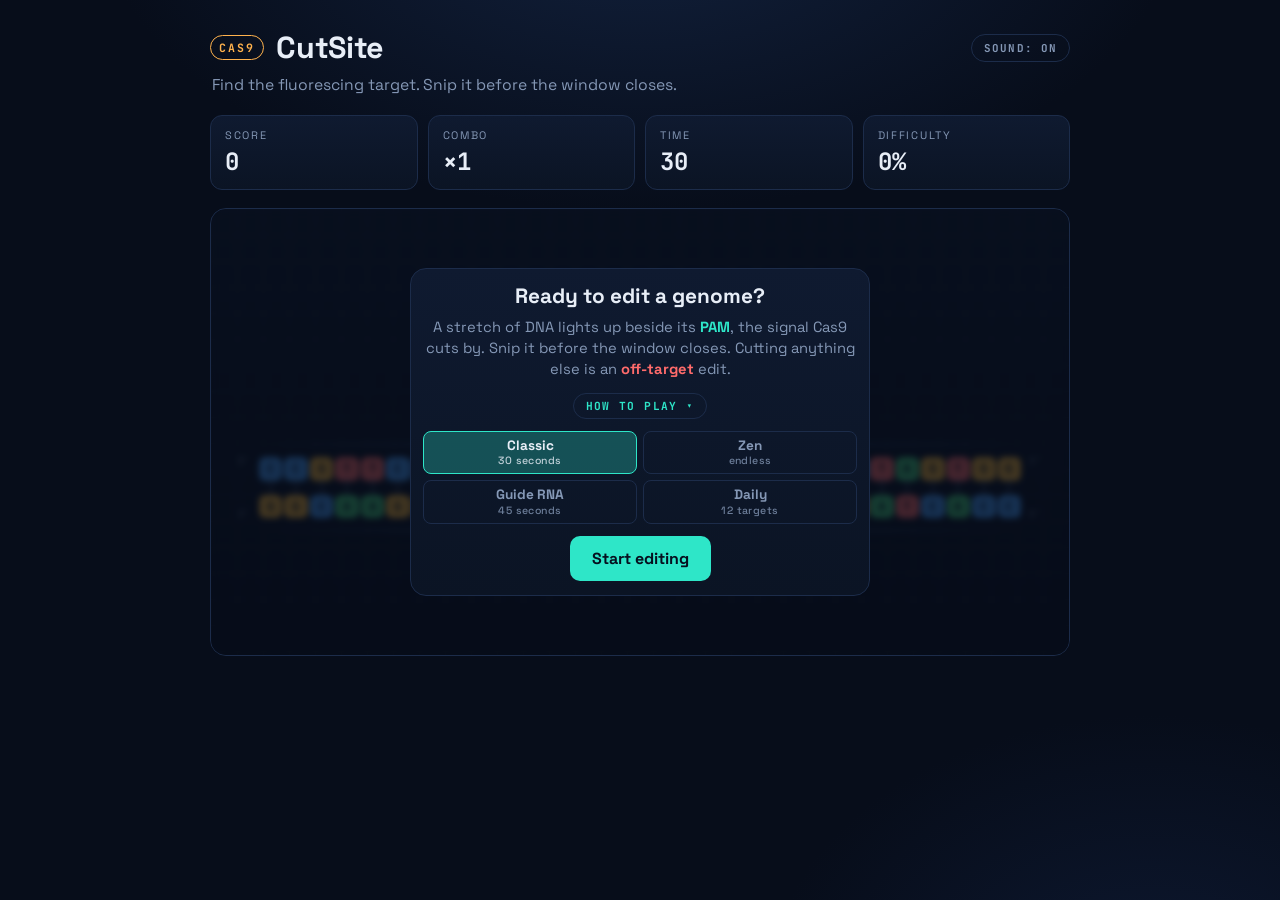
==== commit fbaad2b5: "Show the difficulty of the target on screen, not of the last hit The Difficulty readout updated only" ====
--- a/index.html
+++ b/index.html
@@ -28,7 +28,7 @@
   <link rel="preconnect" href="https://fonts.googleapis.com" />
   <link rel="preconnect" href="https://fonts.gstatic.com" crossorigin />
   <link href="https://fonts.googleapis.com/css2?family=Space+Grotesk:wght@400;500;700&family=JetBrains+Mono:wght@500;700&display=swap" rel="stylesheet" />
-  <link rel="stylesheet" href="style.css?v=31" />
+  <link rel="stylesheet" href="style.css?v=32" />
 </head>
 <body>
   <!-- Scissors cursor that follows the pointer over the play area -->
@@ -203,6 +203,6 @@
 
   </main>
 
-  <script src="script.js?v=31"></script>
+  <script src="script.js?v=32"></script>
 </body>
 </html>
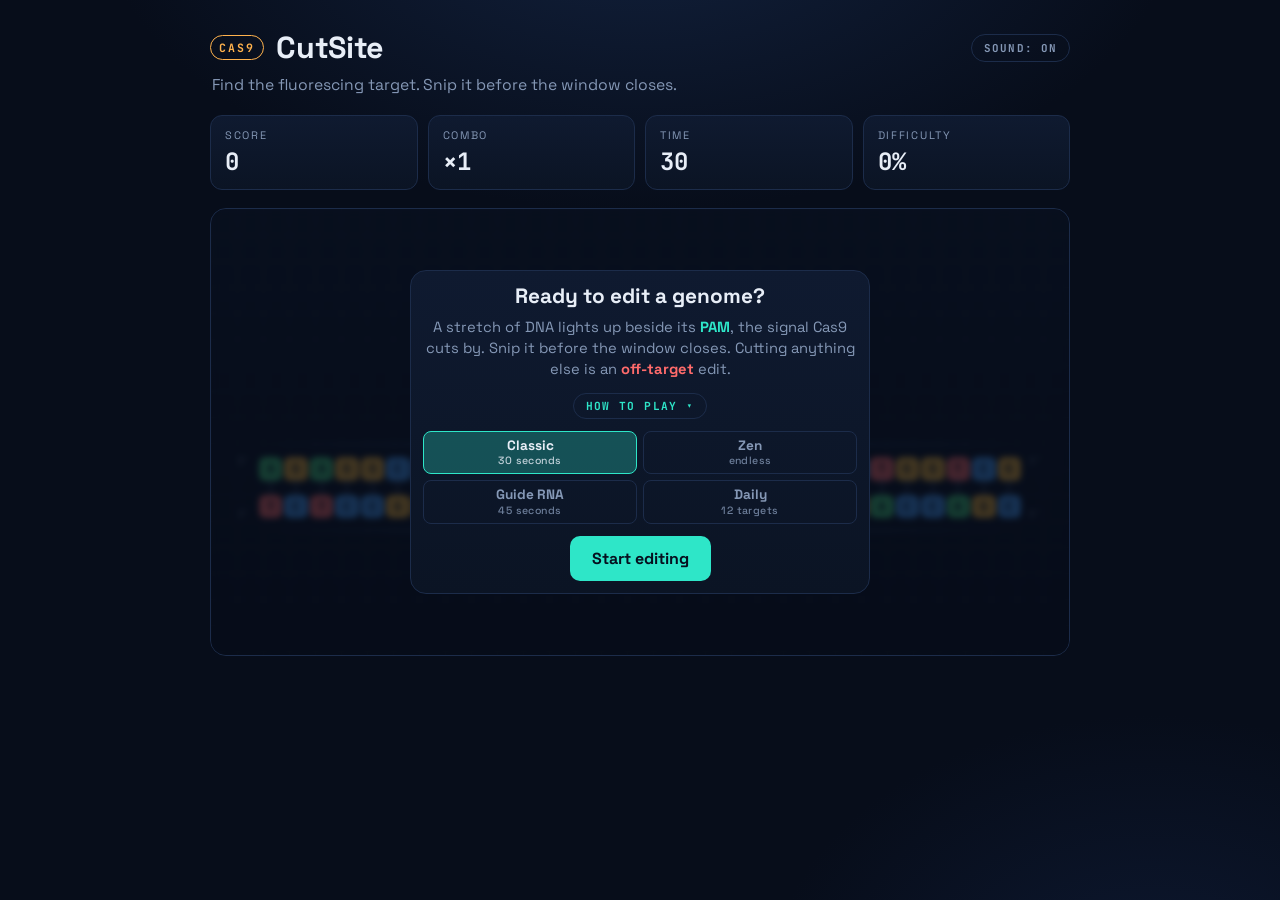
==== commit 43ab6845: "Fit the end card with the real fonts, and have the suite wait for them CI failed the end-card test o" ====
--- a/index.html
+++ b/index.html
@@ -28,7 +28,7 @@
   <link rel="preconnect" href="https://fonts.googleapis.com" />
   <link rel="preconnect" href="https://fonts.gstatic.com" crossorigin />
   <link href="https://fonts.googleapis.com/css2?family=Space+Grotesk:wght@400;500;700&family=JetBrains+Mono:wght@500;700&display=swap" rel="stylesheet" />
-  <link rel="stylesheet" href="style.css?v=32" />
+  <link rel="stylesheet" href="style.css?v=33" />
 </head>
 <body>
   <!-- Scissors cursor that follows the pointer over the play area -->
@@ -203,6 +203,6 @@
 
   </main>
 
-  <script src="script.js?v=32"></script>
+  <script src="script.js?v=33"></script>
 </body>
 </html>
--- a/style.css
+++ b/style.css
@@ -515,7 +515,7 @@
   background: linear-gradient(180deg, var(--panel), var(--bg-2));
   border: 1px solid var(--panel-line);
   border-radius: var(--radius);
-  padding: 14px 12px;
+  padding: 12px;
 }
 .card.hidden { display: none; }
 /* The end card takes focus when a round ends. The ring shows only for a
@@ -533,7 +533,7 @@
   grid-template-columns: 1fr 1fr;
   gap: 10px;
   align-items: start;
-  margin: 4px 0 6px;
+  margin: 2px 0 4px;
 }
 /* Grid children default to min-width: auto, which lets a block wider than
    its column push the whole body past the card edge instead of shrinking. */
@@ -586,7 +586,7 @@
   display: flex;
   justify-content: center;
   gap: 20px;
-  margin: 6px 0 12px;
+  margin: 4px 0 8px;
 }
 .scoreline-num {
   display: block;
@@ -602,7 +602,7 @@
   letter-spacing: 0.14em;
   color: var(--muted);
 }
-.end-note { min-height: 1.2em; }
+.end-note { min-height: 1.2em; margin-bottom: 10px; }
 .card-warn {
   border-left: 2px solid var(--danger);
   padding-left: 10px;
@@ -651,7 +651,7 @@
   justify-content: center;
   flex-wrap: wrap;
   gap: 10px;
-  margin: 0 0 12px;
+  margin: 0 0 10px;
   min-height: 1.2em;
 }
 .share code {
@@ -819,7 +819,7 @@
 /* ---------- achievements ---------- */
 .achievements-earned {
   margin: 10px 0;
-  padding: 8px 10px;
+  padding: 6px 10px;
   background: rgba(46, 230, 200, 0.1);
   border: 1px solid var(--glow-soft);
   border-radius: 10px;
@@ -849,11 +849,11 @@
 .achievement-grid {
   display: grid;
   grid-template-columns: repeat(2, 1fr);
-  gap: 5px;
-  margin-top: 6px;
+  gap: 4px;
+  margin-top: 4px;
 }
 .achievement {
-  padding: 5px 4px;
+  padding: 4px;
   text-align: center;
   border-radius: 8px;
   border: 1px solid transparent;
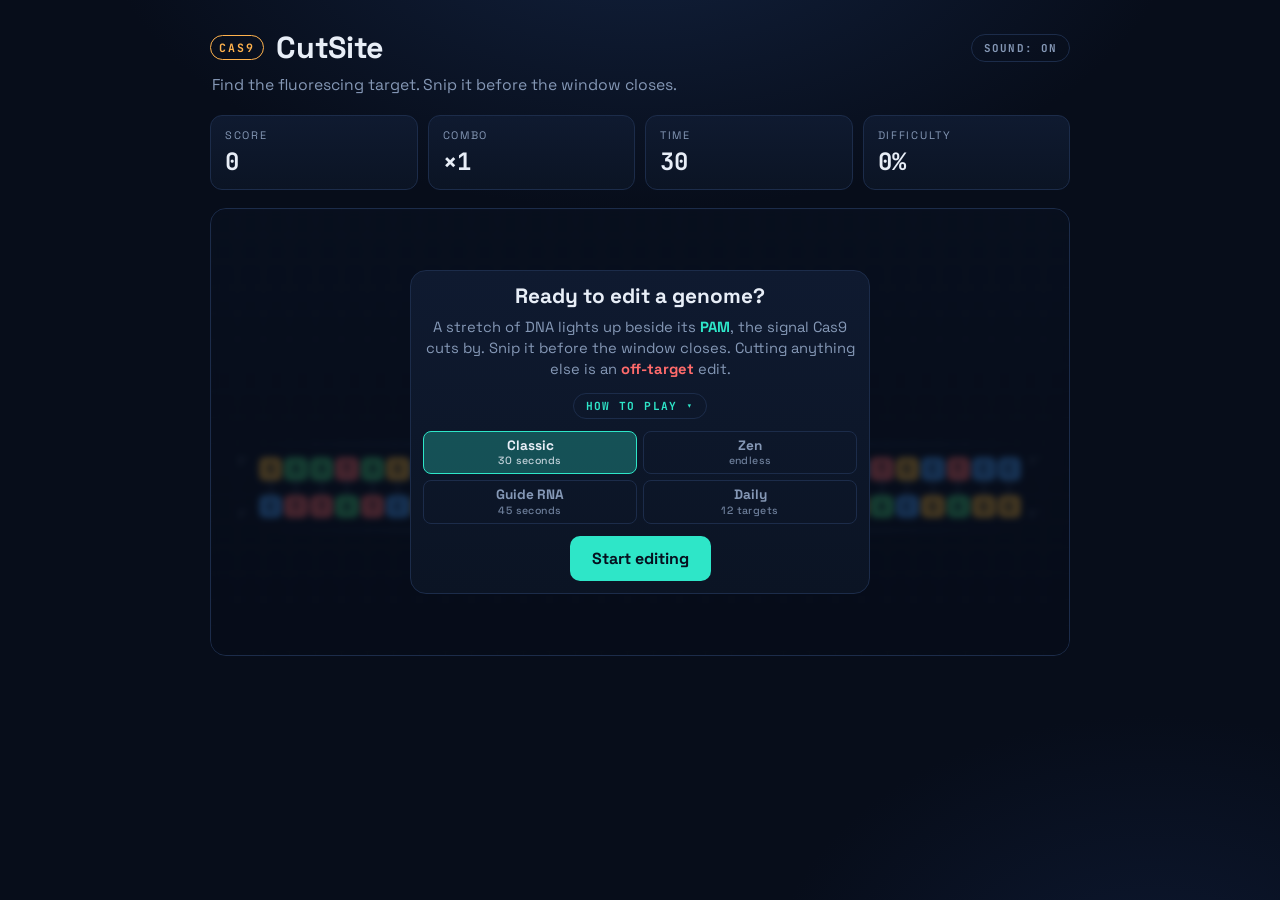
==== commit 300413f3: "Explain the round on the end card, and make the game installable Two things the game was missing: it" ====
--- a/index.html
+++ b/index.html
@@ -25,10 +25,24 @@
   <meta property="og:image:alt" content="A strand of DNA with one stretch fluorescing next to its PAM site, and a pair of Cas9 scissors." />
   <meta name="twitter:card" content="summary_large_image" />
 
+  <!-- pwa:head:start -->
+  <!-- Installable to a home screen: the manifest names the app and its
+       icons, and sw.js caches the game so an installed copy still opens
+       with no signal. iOS ignores the manifest's icons and wants its own.
+       All of it points at files beside the page, so the standalone build
+       takes it out; tests keep it, since none of it does anything on load. -->
+  <link rel="manifest" href="manifest.webmanifest" />
+  <link rel="apple-touch-icon" href="apple-touch-icon.png" />
+  <meta name="apple-mobile-web-app-capable" content="yes" />
+  <meta name="apple-mobile-web-app-status-bar-style" content="black-translucent" />
+  <meta name="apple-mobile-web-app-title" content="CutSite" />
+  <meta name="mobile-web-app-capable" content="yes" />
+  <!-- pwa:head:end -->
+
   <link rel="preconnect" href="https://fonts.googleapis.com" />
   <link rel="preconnect" href="https://fonts.gstatic.com" crossorigin />
   <link href="https://fonts.googleapis.com/css2?family=Space+Grotesk:wght@400;500;700&family=JetBrains+Mono:wght@500;700&display=swap" rel="stylesheet" />
-  <link rel="stylesheet" href="style.css?v=33" />
+  <link rel="stylesheet" href="style.css?v=34" />
 </head>
 <body>
   <!-- Scissors cursor that follows the pointer over the play area -->
@@ -182,7 +196,17 @@
                card stays inside the stage; narrow screens stack them. -->
           <div class="end-body">
             <div id="achievements" class="achievements-earned"></div>
-            <div id="leaderboard" class="leaderboard"></div>
+            <!-- The board and the debrief share the right-hand column. Six
+                 achievements are taller than ten scores, so the slack under
+                 the board is where the debrief fits for free; hung under the
+                 whole body instead, it made the card outgrow the stage. -->
+            <div class="end-column">
+              <div id="leaderboard" class="leaderboard"></div>
+              <!-- Why the round went the way it did, and the biology behind
+                   it. Folded shut: the end card has to fit the stage, and
+                   this is for the player who wants to know, not everyone. -->
+              <details id="debrief" class="debrief"></details>
+            </div>
           </div>
           <p id="end-note" class="end-note"></p>
           <!-- The daily's result line, ready to paste to the lab. Takes the
@@ -203,6 +227,19 @@
 
   </main>
 
-  <script src="script.js?v=33"></script>
+  <script src="script.js?v=34"></script>
+  <!-- pwa:start -->
+  <script>
+    // Kept here rather than in script.js because two other builds drop it:
+    // the standalone file has no sw.js beside it to register, and a worker
+    // registered from the test page would cache the harness and outlive
+    // the run. Both strip everything between the pwa markers.
+    if ("serviceWorker" in navigator) {
+      addEventListener("load", function () {
+        navigator.serviceWorker.register("sw.js").catch(function () {});
+      });
+    }
+  </script>
+  <!-- pwa:end -->
 </body>
 </html>
--- a/style.css
+++ b/style.css
@@ -540,6 +540,7 @@
 .end-body > * { min-width: 0; }
 .end-body .achievements-earned,
 .end-body .leaderboard { margin: 0; }
+.end-column { display: flex; flex-direction: column; gap: 10px; min-width: 0; }
 @media (max-width: 720px) {
   #card-end { width: min(460px, 95%); }
   .end-body { grid-template-columns: 1fr; }
@@ -909,6 +910,108 @@
   outline-offset: 2px;
 }
 
+/* ---------- the round debrief ---------- */
+/* Folded shut by default. The end card already has to fit inside the stage
+   with a full leaderboard and six achievements, so this cannot claim any
+   height until a player asks for it - and the summary line is what asks. */
+.debrief {
+  margin: 0;
+  border: 1px solid var(--panel-line);
+  border-radius: 10px;
+  background: rgba(7, 13, 26, 0.45);
+  text-align: left;
+}
+.debrief-summary {
+  list-style: none;
+  cursor: pointer;
+  padding: 7px 10px;
+  font-size: 0.74rem;
+  font-weight: 700;
+  letter-spacing: 0.06em;
+  text-transform: uppercase;
+  color: var(--muted);
+  white-space: nowrap;
+}
+.debrief-summary::-webkit-details-marker { display: none; }
+.debrief-summary::after { content: " \25BE"; font-size: 0.85em; }
+.debrief[open] .debrief-summary::after { content: " \25B4"; }
+.debrief-summary:hover { color: var(--ink); }
+.debrief-summary:focus-visible { outline: 2px solid var(--cas9); outline-offset: 2px; border-radius: 10px; }
+/* The tally is the hook, so it keeps the ink while the label stays muted. */
+.debrief-count-badge {
+  color: var(--ink);
+  text-transform: none;
+  letter-spacing: 0.02em;
+  font-weight: 500;
+}
+
+.debrief-body {
+  padding: 0 10px 10px;
+  border-top: 1px solid var(--panel-line);
+  /* Deliberately not a scroll region. The stage is built to grow with a
+     card that outgrows it and let the page scroll as one; a box that
+     scrolled inside the card would cut a sentence in half and hide the
+     rest behind a scrollbar nested two deep. Folded, this costs nothing,
+     and opening it is the player asking for the height. */
+}
+.debrief-list { list-style: none; margin: 10px 0 0; padding: 0; }
+.debrief-item {
+  display: grid;
+  grid-template-columns: auto 1fr;
+  column-gap: 8px;
+  margin-bottom: 9px;
+}
+.debrief-count {
+  font-family: "JetBrains Mono", ui-monospace, monospace;
+  font-size: 0.8rem;
+  font-weight: 700;
+  color: var(--danger);
+  align-self: baseline;
+}
+.debrief-label {
+  font-size: 0.84rem;
+  font-weight: 700;
+  color: var(--ink);
+  align-self: baseline;
+}
+/* The note sits under the label, in the second column, so a wrapped line
+   stays clear of the count rather than running back under it. The .card
+   prefix is there to outrank .card p, which styles every card paragraph. */
+.card .debrief-note {
+  grid-column: 2;
+  margin: 2px 0 0;
+  font-size: 0.8rem;
+  line-height: 1.4;
+}
+.card .debrief-clean {
+  margin: 10px 0 0;
+  font-size: 0.82rem;
+  color: var(--glow);
+}
+
+.debrief-science {
+  margin-top: 12px;
+  padding-top: 10px;
+  border-top: 1px dashed var(--panel-line);
+}
+.debrief-science h4 {
+  margin: 0 0 6px;
+  font-size: 0.68rem;
+  text-transform: uppercase;
+  letter-spacing: 0.14em;
+  color: var(--muted);
+}
+.card .debrief-science p {
+  font-size: 0.8rem;
+  line-height: 1.45;
+  margin: 0 0 8px;
+}
+.card .debrief-science p:last-child { margin-bottom: 0; }
+
+@media (max-width: 560px) {
+  .debrief-summary { white-space: normal; }
+}
+
 /* ---------- utility classes ---------- */
 /* visually hidden, still read by screen readers */
 .sr-only {
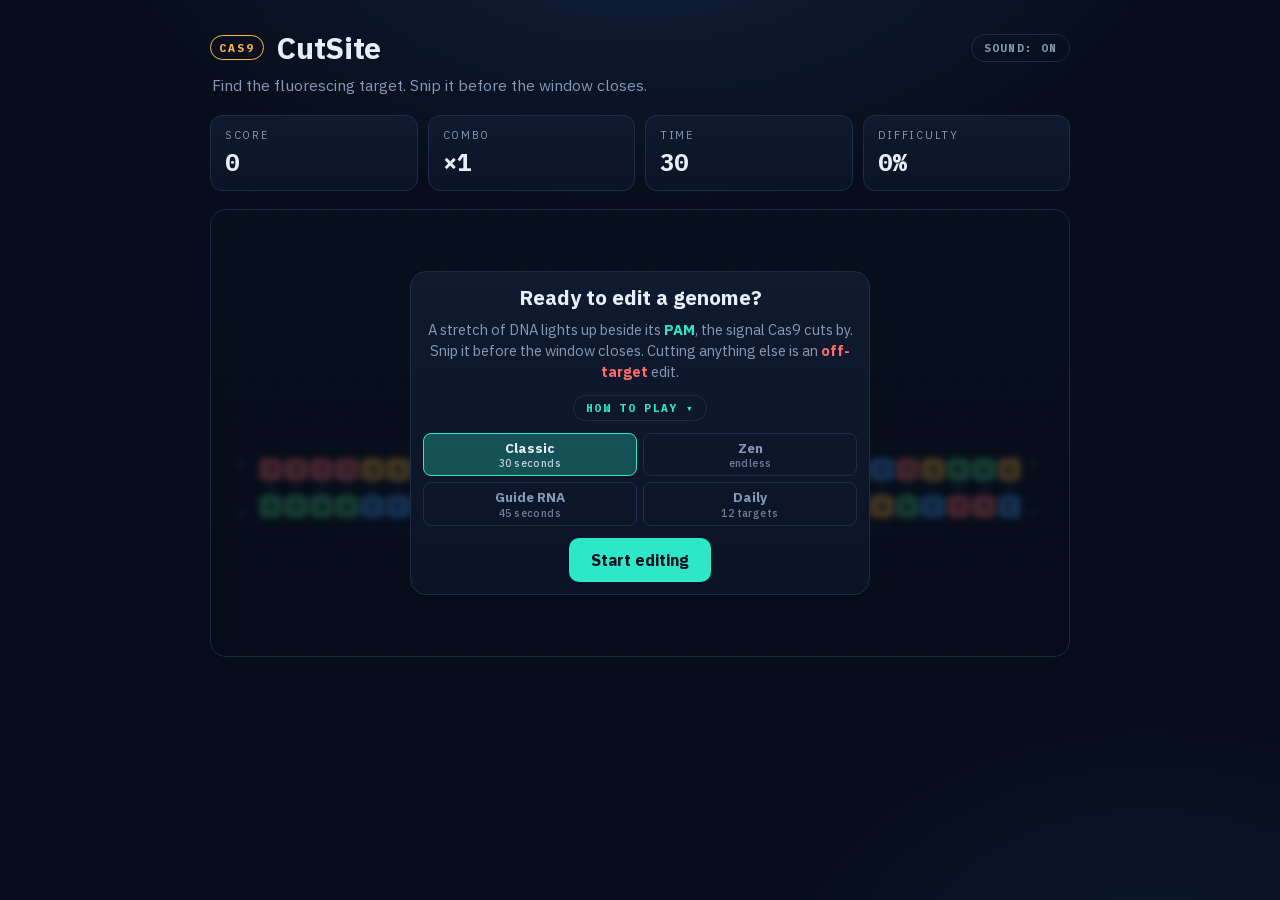
==== commit ebfdc792: "Serve our own typefaces, and pick ones that suit the instrument Two problems with the same cause. Th" ====
--- a/index.html
+++ b/index.html
@@ -39,10 +39,10 @@
   <meta name="mobile-web-app-capable" content="yes" />
   <!-- pwa:head:end -->
 
-  <link rel="preconnect" href="https://fonts.googleapis.com" />
-  <link rel="preconnect" href="https://fonts.gstatic.com" crossorigin />
-  <link href="https://fonts.googleapis.com/css2?family=Space+Grotesk:wght@400;500;700&family=JetBrains+Mono:wght@500;700&display=swap" rel="stylesheet" />
-  <link rel="stylesheet" href="style.css?v=34" />
+  <!-- The typefaces are self-hosted in fonts/ and declared in style.css,
+       so the page fetches nothing from a third party and an offline copy
+       still looks like itself. -->
+  <link rel="stylesheet" href="style.css?v=35" />
 </head>
 <body>
   <!-- Scissors cursor that follows the pointer over the play area -->
@@ -227,7 +227,7 @@
 
   </main>
 
-  <script src="script.js?v=34"></script>
+  <script src="script.js?v=35"></script>
   <!-- pwa:start -->
   <script>
     // Kept here rather than in script.js because two other builds drop it:
--- a/style.css
+++ b/style.css
@@ -1,5 +1,6 @@
 /* ============================================================
    CutSite  -  styles
+   Type: IBM Plex Sans for the interface, IBM Plex Mono for the DNA.
    Palette (a fluorescence-imaging look):
      --bg      deep imaging-screen navy
      --panel   raised panel
@@ -8,6 +9,39 @@
    DNA bases use a genomics-style coloring:
      A green, T red, G amber, C blue
    ============================================================ */
+
+/* ---------- typefaces ---------- */
+/* Self-hosted, in fonts/. They used to come from Google Fonts, which made a
+   project that advertises no dependencies fetch two of them from a third
+   party on every load, left the "open it off a USB stick" standalone build
+   rendering in system fonts, and forced the test suite to wait on a network
+   round trip before it could measure anything.
+
+   IBM Plex, because it was drawn for technical interfaces and reads like
+   instrument software rather than a landing page. The sans ships as one
+   variable file covering every weight; the mono is static, two weights.
+   Latin only - the game is four letters and some English. */
+@font-face {
+  font-family: "IBM Plex Sans";
+  font-style: normal;
+  font-weight: 100 700;   /* one variable file for the whole range */
+  font-display: swap;
+  src: url("fonts/ibm-plex-sans-var.woff2") format("woff2");
+}
+@font-face {
+  font-family: "IBM Plex Mono";
+  font-style: normal;
+  font-weight: 500;
+  font-display: swap;
+  src: url("fonts/ibm-plex-mono-500.woff2") format("woff2");
+}
+@font-face {
+  font-family: "IBM Plex Mono";
+  font-style: normal;
+  font-weight: 700;
+  font-display: swap;
+  src: url("fonts/ibm-plex-mono-700.woff2") format("woff2");
+}
 
 :root {
   --bg: #070d1a;
@@ -40,7 +74,7 @@
     radial-gradient(700px 500px at 90% 110%, #0d1830 0%, transparent 55%),
     var(--bg);
   color: var(--ink);
-  font-family: "Space Grotesk", system-ui, sans-serif;
+  font-family: "IBM Plex Sans", system-ui, sans-serif;
   display: flex;
   justify-content: center;
   padding: 28px 18px 40px;
@@ -100,7 +134,7 @@
    it can be reached before, during and after a round. */
 .sound-toggle {
   margin-left: auto;
-  font-family: "JetBrains Mono", monospace;
+  font-family: "IBM Plex Mono", monospace;
   font-weight: 700;
   font-size: 0.68rem;
   letter-spacing: 0.1em;
@@ -118,7 +152,7 @@
 .sound-toggle:focus-visible { outline: 3px solid var(--cas9); outline-offset: 2px; }
 .sound-toggle[aria-pressed="true"] { color: var(--cas9); border-color: rgba(255, 178, 77, 0.5); }
 .brand-mark {
-  font-family: "JetBrains Mono", monospace;
+  font-family: "IBM Plex Mono", monospace;
   font-weight: 700;
   font-size: 0.72rem;
   letter-spacing: 0.18em;
@@ -160,7 +194,7 @@
 .stat-value {
   display: block;
   margin-top: 4px;
-  font-family: "JetBrains Mono", monospace;
+  font-family: "IBM Plex Mono", monospace;
   font-weight: 700;
   font-size: 1.5rem;
   font-variant-numeric: tabular-nums;
@@ -239,7 +273,7 @@
 .status {
   position: relative;
   text-align: center;
-  font-family: "JetBrains Mono", monospace;
+  font-family: "IBM Plex Mono", monospace;
   font-size: 0.82rem;
   letter-spacing: 0.05em;
   color: var(--muted);
@@ -250,7 +284,7 @@
 .accuracy-display {
   position: relative;
   text-align: center;
-  font-family: "JetBrains Mono", monospace;
+  font-family: "IBM Plex Mono", monospace;
   font-size: 0.75rem;
   letter-spacing: 0.05em;
   color: var(--muted);
@@ -300,7 +334,7 @@
    strand the first row carries the left pair and the last row the right. */
 .polarity {
   position: absolute;
-  font-family: "JetBrains Mono", monospace;
+  font-family: "IBM Plex Mono", monospace;
   font-size: 0.58rem;
   letter-spacing: 0.06em;
   color: var(--muted);
@@ -329,7 +363,7 @@
   display: grid;
   place-items: center;
   border-radius: 6px;
-  font-family: "JetBrains Mono", monospace;
+  font-family: "IBM Plex Mono", monospace;
   font-weight: 700;
   font-size: 0.8rem;
   color: #06101f;
@@ -357,7 +391,7 @@
   align-items: center;
   gap: 6px;
   margin-bottom: 18px;
-  font-family: "JetBrains Mono", monospace;
+  font-family: "IBM Plex Mono", monospace;
   font-size: 0.72rem;
   letter-spacing: 0.08em;
   color: var(--muted);
@@ -404,7 +438,7 @@
   bottom: -16px;
   left: 50%;
   transform: translateX(-50%);
-  font-family: "JetBrains Mono", monospace;
+  font-family: "IBM Plex Mono", monospace;
   font-size: 0.52rem;
   letter-spacing: 0.12em;
   color: var(--cas9);
@@ -457,7 +491,7 @@
 .pop {
   position: absolute;
   transform: translate(-50%, 0);
-  font-family: "JetBrains Mono", monospace;
+  font-family: "IBM Plex Mono", monospace;
   font-weight: 700;
   font-size: 0.95rem;
   color: var(--glow);
@@ -591,7 +625,7 @@
 }
 .scoreline-num {
   display: block;
-  font-family: "JetBrains Mono", monospace;
+  font-family: "IBM Plex Mono", monospace;
   font-weight: 700;
   font-size: 1.45rem;
   color: var(--glow);
@@ -624,7 +658,7 @@
   display: inline-block;
   cursor: pointer;
   list-style: none;
-  font-family: "JetBrains Mono", monospace;
+  font-family: "IBM Plex Mono", monospace;
   font-size: 0.7rem;
   font-weight: 700;
   letter-spacing: 0.12em;
@@ -656,7 +690,7 @@
   min-height: 1.2em;
 }
 .share code {
-  font-family: "JetBrains Mono", monospace;
+  font-family: "IBM Plex Mono", monospace;
   font-size: 0.8rem;
   letter-spacing: 0.04em;
   color: var(--ink);
@@ -767,7 +801,7 @@
   grid-template-rows: repeat(5, auto);
   grid-auto-flow: column;
   column-gap: 14px;
-  font-family: "JetBrains Mono", monospace;
+  font-family: "IBM Plex Mono", monospace;
   font-size: 0.78rem;
   color: var(--glow);
 }
@@ -787,7 +821,7 @@
 .lb-score { font-weight: 700; }
 .lb-empty {
   margin: 0;
-  font-family: "JetBrains Mono", monospace;
+  font-family: "IBM Plex Mono", monospace;
   font-size: 0.72rem;
   color: var(--muted);
 }
@@ -806,7 +840,7 @@
 .daily-history li.replay { opacity: 0.6; }
 .lb-next {
   margin: 8px 0 0;
-  font-family: "JetBrains Mono", monospace;
+  font-family: "IBM Plex Mono", monospace;
   font-size: 0.68rem;
   color: var(--muted);
 }
@@ -828,7 +862,7 @@
 
 .achievement-progress {
   text-align: center;
-  font-family: "JetBrains Mono", monospace;
+  font-family: "IBM Plex Mono", monospace;
   font-weight: 700;
   font-size: 0.82rem;
   color: var(--glow);
@@ -874,7 +908,7 @@
 
 .achievement-new {
   display: inline-block;
-  font-family: "JetBrains Mono", monospace;
+  font-family: "IBM Plex Mono", monospace;
   font-size: 0.55rem;
   font-weight: 700;
   letter-spacing: 0.12em;
@@ -962,7 +996,7 @@
   margin-bottom: 9px;
 }
 .debrief-count {
-  font-family: "JetBrains Mono", ui-monospace, monospace;
+  font-family: "IBM Plex Mono", ui-monospace, monospace;
   font-size: 0.8rem;
   font-weight: 700;
   color: var(--danger);
